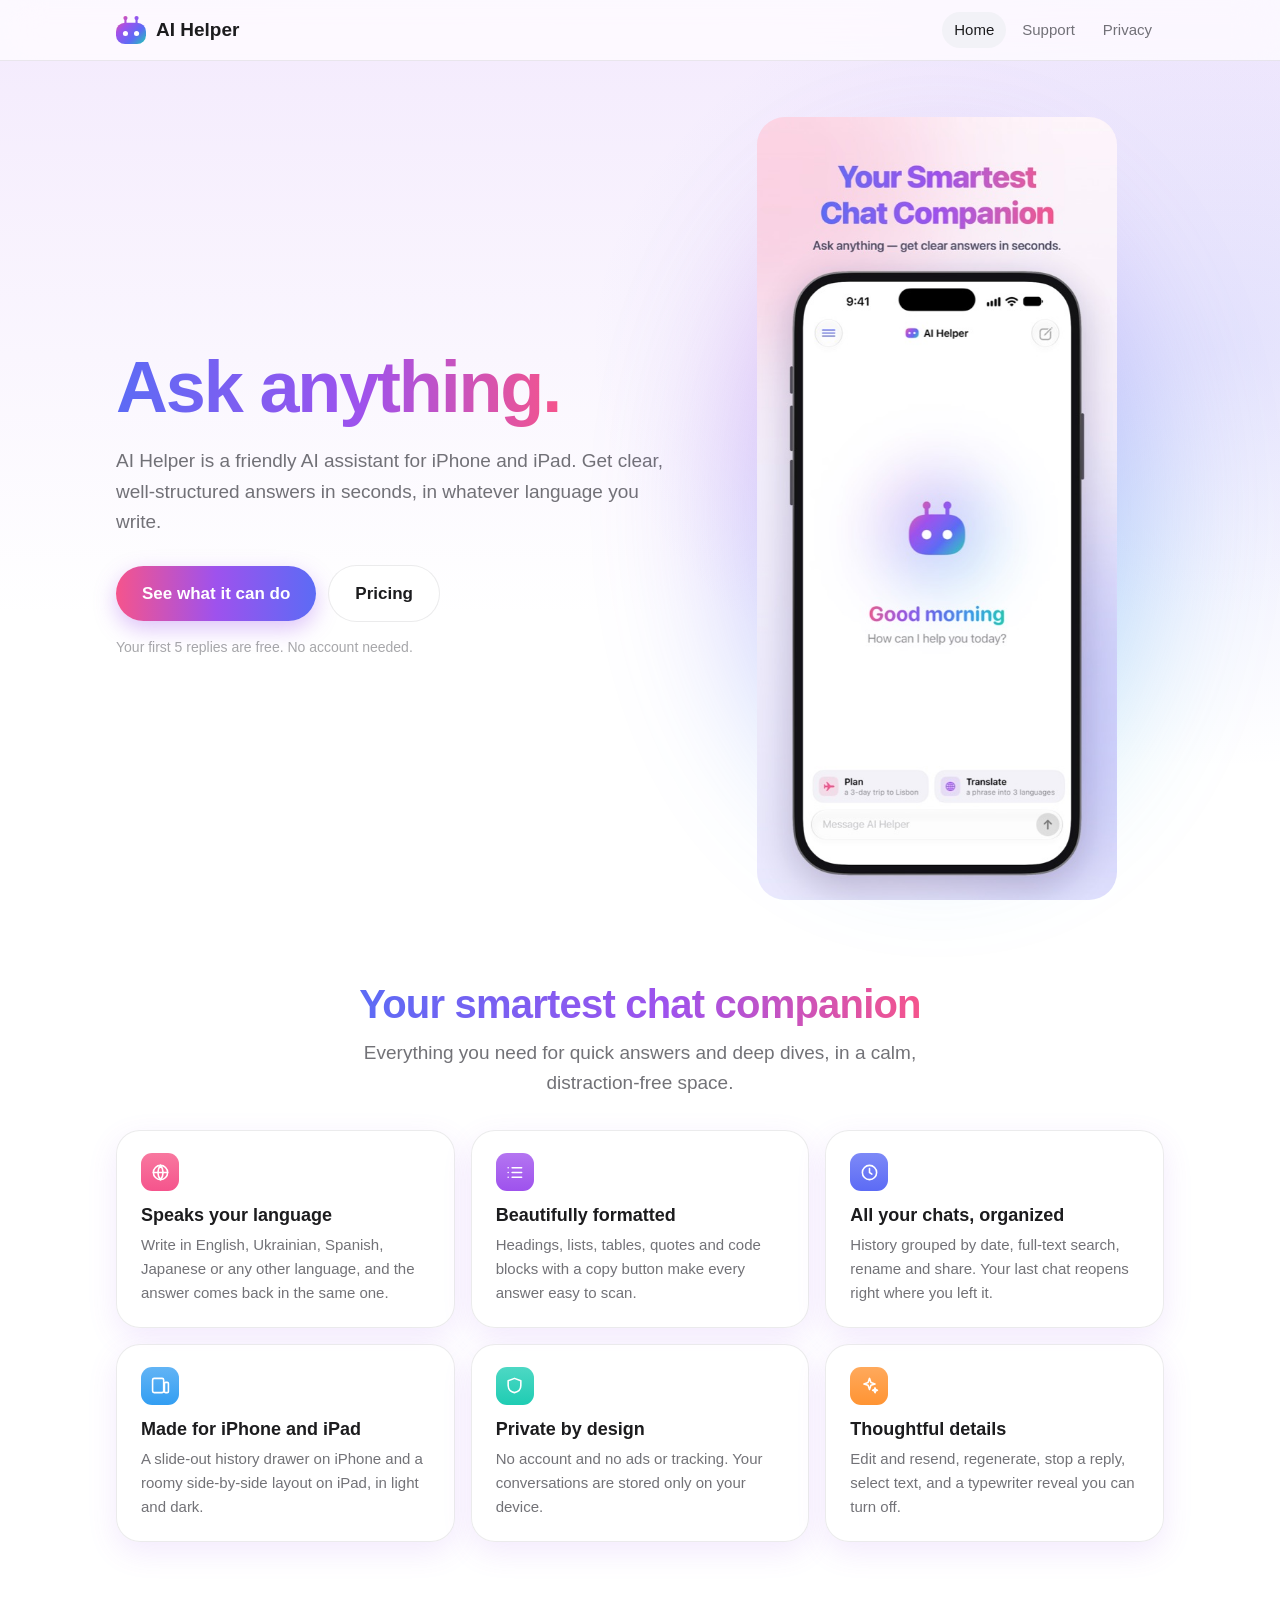
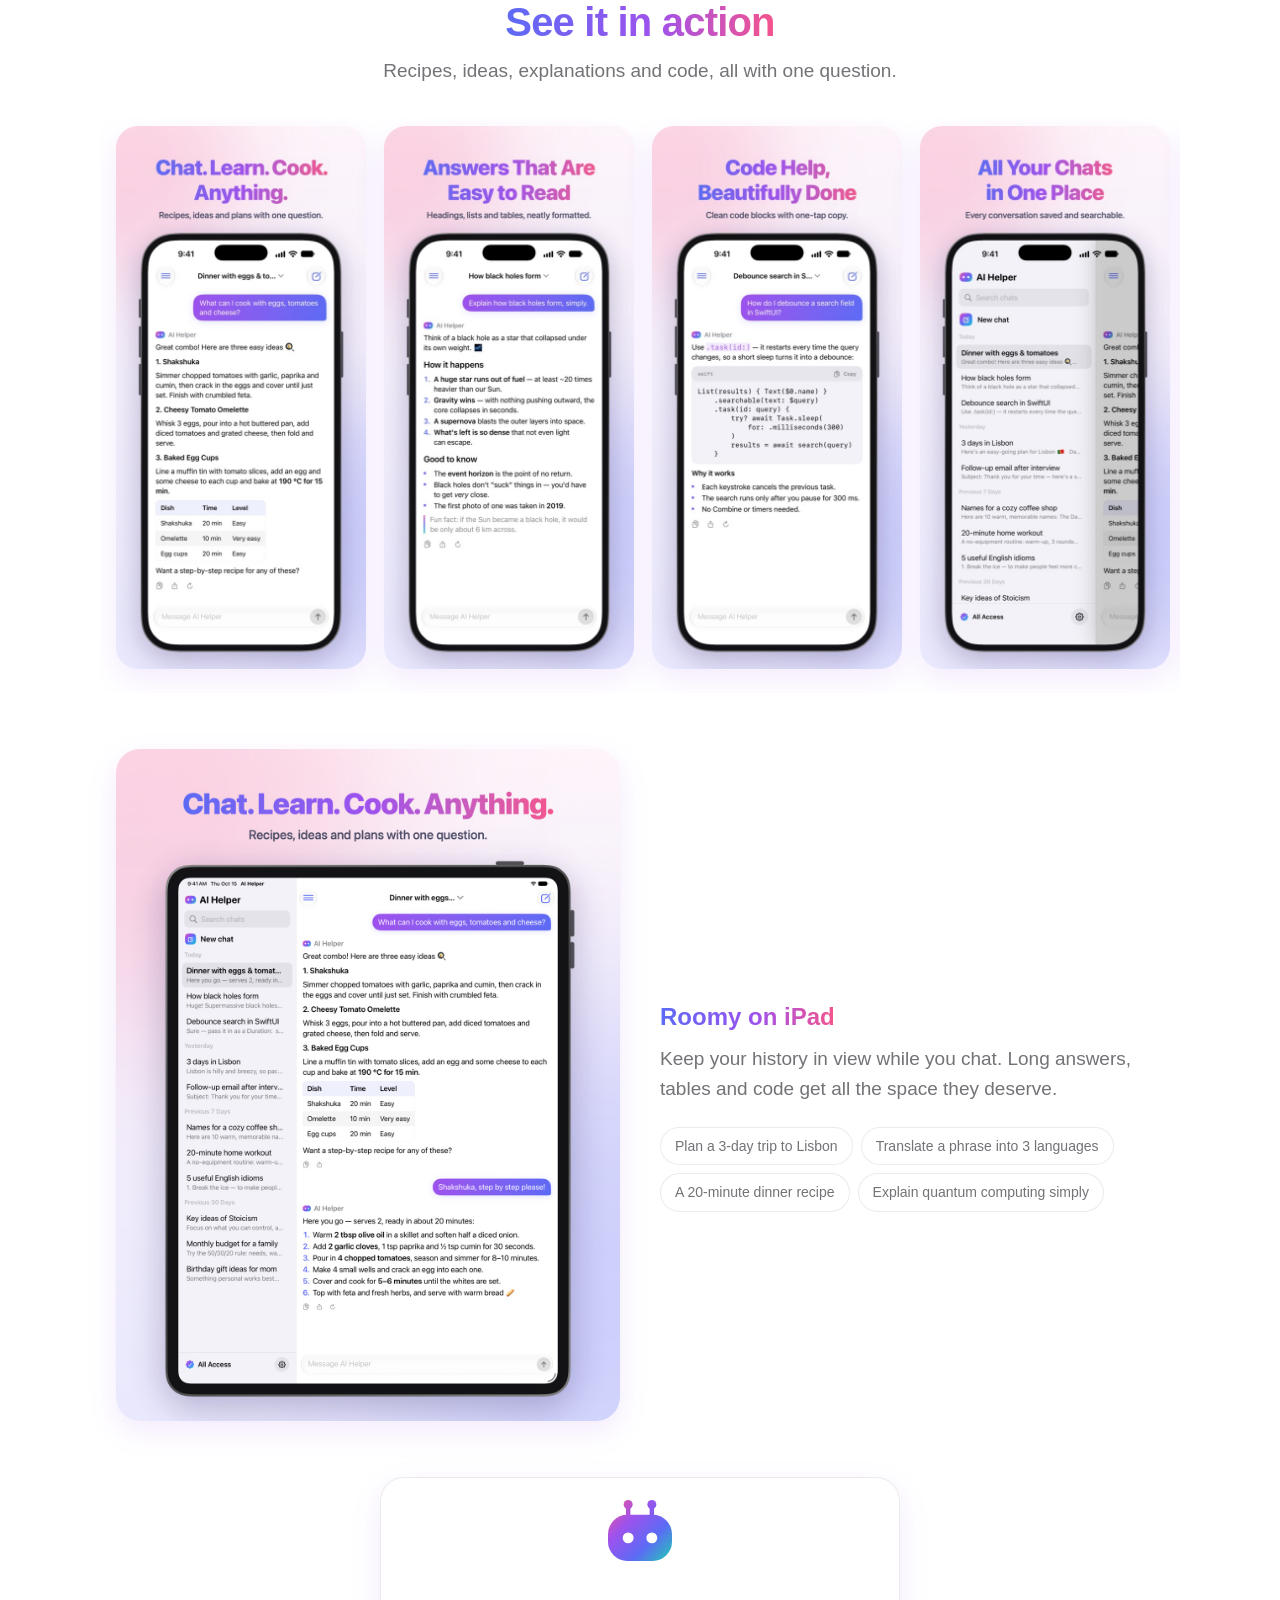
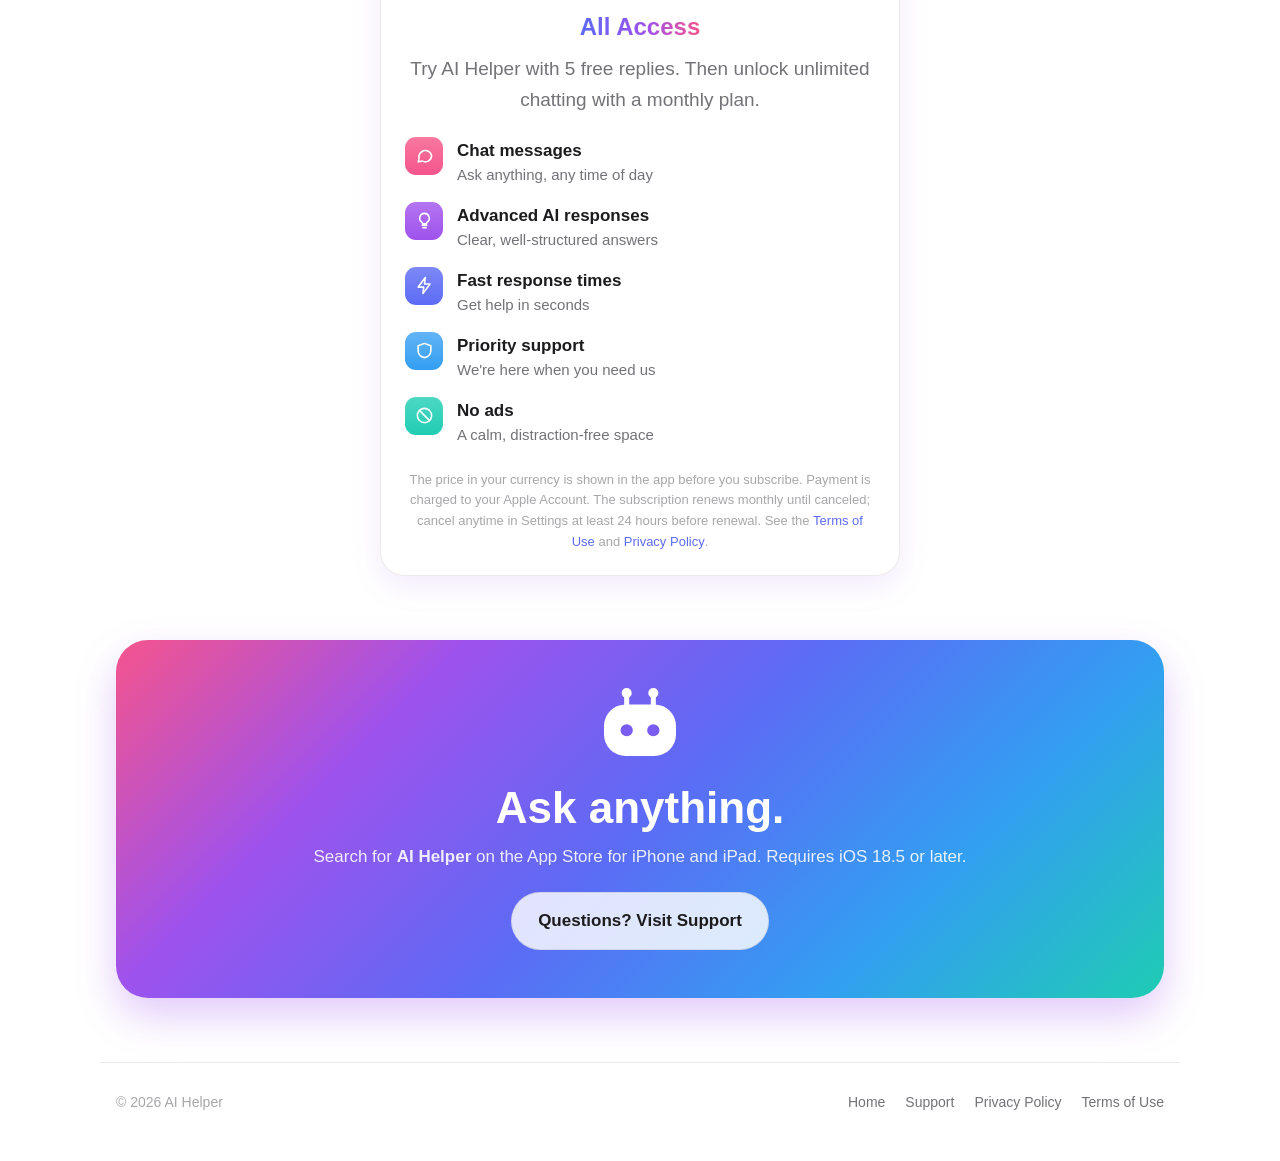
==== marketing.html @ 932f3d1d "Redesign privacy policy and support, add marketing page Match the app's brand palette, mascot and li" ====
<!DOCTYPE html>
<html lang="en">
  <head>
    <meta charset="UTF-8" />
    <meta name="viewport" content="width=device-width, initial-scale=1" />
    <title>AI Helper · Ask anything</title>
    <meta name="description" content="AI Helper is a friendly AI assistant for iPhone and iPad. Ask anything and get clear, well-structured answers in seconds, in your language." />
    <meta name="theme-color" content="#ffffff" media="(prefers-color-scheme: light)" />
    <meta name="theme-color" content="#000000" media="(prefers-color-scheme: dark)" />
    <meta property="og:type" content="website" />
    <meta property="og:title" content="AI Helper · Ask anything" />
    <meta property="og:description" content="A friendly AI assistant for iPhone and iPad. Clear answers in seconds, in your language." />
    <meta property="og:image" content="https://vybgss.github.io/ai-helper-docs/assets/screens/iphone-01-welcome.jpg" />
    <link rel="icon" type="image/svg+xml" href="assets/mascot.svg" />
    <link rel="apple-touch-icon" href="assets/apple-touch-icon.png" />
    <link rel="stylesheet" href="assets/style.css" />
  </head>
  <body>
    <header class="site-header">
      <div class="inner">
        <a class="brand" href="marketing.html"><img src="assets/mascot.svg" alt="" /><span>AI Helper</span></a>
        <nav class="site-nav" aria-label="Main">
          <a href="marketing.html" aria-current="page">Home</a>
          <a href="support.html">Support</a>
          <a href="privacy-policy.html">Privacy</a>
        </nav>
      </div>
    </header>

    <main class="wide">
      <section class="hero">
        <div>
          <h1><span class="gradient-text">Ask anything.</span></h1>
          <p class="lead">AI Helper is a friendly AI assistant for iPhone and iPad. Get clear, well-structured answers in seconds, in whatever language you write.</p>
          <div class="hero-actions">
            <a class="button" href="#features">See what it can do</a>
            <a class="button secondary" href="#pricing">Pricing</a>
          </div>
          <p class="hero-note">Your first 5 replies are free. No account needed.</p>
        </div>
        <div class="hero-visual">
          <img src="assets/screens/iphone-01-welcome.jpg" width="506" height="1100" alt="AI Helper welcome screen on iPhone with the mascot, a greeting and prompt suggestions" />
        </div>
      </section>

      <section class="section" id="features">
        <div class="section-head">
          <h2><span class="gradient-text">Your smartest chat companion</span></h2>
          <p class="lead">Everything you need for quick answers and deep dives, in a calm, distraction-free space.</p>
        </div>
        <div class="feature-grid">
          <article class="card">
            <span class="icon-tile tile-pink" aria-hidden="true">
              <svg viewBox="0 0 24 24" fill="none" stroke="currentColor" stroke-width="2" stroke-linecap="round" stroke-linejoin="round"><circle cx="12" cy="12" r="9" /><path d="M3 12h18M12 3a14 14 0 0 1 0 18M12 3a14 14 0 0 0 0 18" /></svg>
            </span>
            <h3>Speaks your language</h3>
            <p>Write in English, Ukrainian, Spanish, Japanese or any other language, and the answer comes back in the same one.</p>
          </article>
          <article class="card">
            <span class="icon-tile tile-purple" aria-hidden="true">
              <svg viewBox="0 0 24 24" fill="none" stroke="currentColor" stroke-width="2" stroke-linecap="round" stroke-linejoin="round"><path d="M9 6h12M9 12h12M9 18h12M4 6h.01M4 12h.01M4 18h.01" /></svg>
            </span>
            <h3>Beautifully formatted</h3>
            <p>Headings, lists, tables, quotes and code blocks with a copy button make every answer easy to scan.</p>
          </article>
          <article class="card">
            <span class="icon-tile tile-indigo" aria-hidden="true">
              <svg viewBox="0 0 24 24" fill="none" stroke="currentColor" stroke-width="2" stroke-linecap="round" stroke-linejoin="round"><circle cx="12" cy="12" r="9" /><path d="M12 7v5l3 2" /></svg>
            </span>
            <h3>All your chats, organized</h3>
            <p>History grouped by date, full-text search, rename and share. Your last chat reopens right where you left it.</p>
          </article>
          <article class="card">
            <span class="icon-tile tile-blue" aria-hidden="true">
              <svg viewBox="0 0 24 24" fill="none" stroke="currentColor" stroke-width="2" stroke-linecap="round" stroke-linejoin="round"><rect x="2" y="3" width="14" height="18" rx="2" /><rect x="17" y="8" width="5" height="13" rx="1.5" /></svg>
            </span>
            <h3>Made for iPhone and iPad</h3>
            <p>A slide-out history drawer on iPhone and a roomy side-by-side layout on iPad, in light and dark.</p>
          </article>
          <article class="card">
            <span class="icon-tile tile-teal" aria-hidden="true">
              <svg viewBox="0 0 24 24" fill="none" stroke="currentColor" stroke-width="2" stroke-linecap="round" stroke-linejoin="round"><path d="M12 3l8 3v6c0 5-3.5 8-8 9-4.5-1-8-4-8-9V6z" /></svg>
            </span>
            <h3>Private by design</h3>
            <p>No account and no ads or tracking. Your conversations are stored only on your device.</p>
          </article>
          <article class="card">
            <span class="icon-tile tile-orange" aria-hidden="true">
              <svg viewBox="0 0 24 24" fill="none" stroke="currentColor" stroke-width="2" stroke-linecap="round" stroke-linejoin="round"><path d="M12 3l1.8 5.2L19 10l-5.2 1.8L12 17l-1.8-5.2L5 10l5.2-1.8z" /><path d="M19 15l.8 2.2L22 18l-2.2.8L19 21l-.8-2.2L16 18l2.2-.8z" /></svg>
            </span>
            <h3>Thoughtful details</h3>
            <p>Edit and resend, regenerate, stop a reply, select text, and a typewriter reveal you can turn off.</p>
          </article>
        </div>
      </section>

      <section class="section" aria-labelledby="screens">
        <div class="section-head">
          <h2 id="screens"><span class="gradient-text">See it in action</span></h2>
          <p class="lead">Recipes, ideas, explanations and code, all with one question.</p>
        </div>
        <div class="gallery" tabindex="0" aria-label="App screenshots">
          <img src="assets/screens/iphone-02-recipe.jpg" width="506" height="1100" loading="lazy" alt="A recipe answer with a comparison table" />
          <img src="assets/screens/iphone-03-space.jpg" width="506" height="1100" loading="lazy" alt="An explanation of how black holes form" />
          <img src="assets/screens/iphone-04-code.jpg" width="506" height="1100" loading="lazy" alt="A code answer with a highlighted code block" />
          <img src="assets/screens/iphone-05-sidebar.jpg" width="506" height="1100" loading="lazy" alt="Chat history grouped by date with search" />
          <img src="assets/screens/iphone-06-dark.jpg" width="506" height="1100" loading="lazy" alt="AI Helper in dark mode" />
        </div>
      </section>

      <section class="section split" aria-labelledby="ipad">
        <img src="assets/screens/ipad-recipe.jpg" width="1200" height="1600" loading="lazy" alt="AI Helper on iPad with the chat history in a sidebar next to the conversation" />
        <div>
          <h2 id="ipad"><span class="gradient-text">Roomy on iPad</span></h2>
          <p class="lead">Keep your history in view while you chat. Long answers, tables and code get all the space they deserve.</p>
          <ul class="chips" aria-label="Example prompts">
            <li>Plan a 3-day trip to Lisbon</li>
            <li>Translate a phrase into 3 languages</li>
            <li>A 20-minute dinner recipe</li>
            <li>Explain quantum computing simply</li>
          </ul>
        </div>
      </section>

      <section class="section" id="pricing" aria-labelledby="pricing-title">
        <div class="pricing card">
          <img src="assets/mascot.svg" alt="" width="64" />
          <h2 id="pricing-title"><span class="gradient-text">All Access</span></h2>
          <p class="lead">Try AI Helper with 5 free replies. Then unlock unlimited chatting with a monthly plan.</p>
          <ul class="feature-list">
            <li>
              <span class="icon-tile tile-pink" aria-hidden="true">
                <svg viewBox="0 0 24 24" fill="none" stroke="currentColor" stroke-width="2" stroke-linecap="round" stroke-linejoin="round"><path d="M21 12a8 8 0 0 1-11.6 7.1L4 20l1.1-4.4A8 8 0 1 1 21 12z" /></svg>
              </span>
              <span><span class="title">Chat messages</span><span class="subtitle">Ask anything, any time of day</span></span>
            </li>
            <li>
              <span class="icon-tile tile-purple" aria-hidden="true">
                <svg viewBox="0 0 24 24" fill="none" stroke="currentColor" stroke-width="2" stroke-linecap="round" stroke-linejoin="round"><path d="M9 18h6M10 21h4M12 3a6 6 0 0 0-3.5 10.9c.6.5 1 1.2 1 2.1h5c0-.9.4-1.6 1-2.1A6 6 0 0 0 12 3z" /></svg>
              </span>
              <span><span class="title">Advanced AI responses</span><span class="subtitle">Clear, well-structured answers</span></span>
            </li>
            <li>
              <span class="icon-tile tile-indigo" aria-hidden="true">
                <svg viewBox="0 0 24 24" fill="none" stroke="currentColor" stroke-width="2" stroke-linecap="round" stroke-linejoin="round"><path d="M13 2L4 14h7l-1 8 9-12h-7z" /></svg>
              </span>
              <span><span class="title">Fast response times</span><span class="subtitle">Get help in seconds</span></span>
            </li>
            <li>
              <span class="icon-tile tile-blue" aria-hidden="true">
                <svg viewBox="0 0 24 24" fill="none" stroke="currentColor" stroke-width="2" stroke-linecap="round" stroke-linejoin="round"><path d="M12 3l8 3v6c0 5-3.5 8-8 9-4.5-1-8-4-8-9V6z" /></svg>
              </span>
              <span><span class="title">Priority support</span><span class="subtitle">We're here when you need us</span></span>
            </li>
            <li>
              <span class="icon-tile tile-teal" aria-hidden="true">
                <svg viewBox="0 0 24 24" fill="none" stroke="currentColor" stroke-width="2" stroke-linecap="round" stroke-linejoin="round"><circle cx="12" cy="12" r="9" /><path d="M5.6 5.6l12.8 12.8" /></svg>
              </span>
              <span><span class="title">No ads</span><span class="subtitle">A calm, distraction-free space</span></span>
            </li>
          </ul>
          <p class="fine">The price in your currency is shown in the app before you subscribe. Payment is charged to your Apple Account. The subscription renews monthly until canceled; cancel anytime in Settings at least 24 hours before renewal. See the <a href="https://www.apple.com/legal/internet-services/itunes/dev/stdeula/">Terms of Use</a> and <a href="privacy-policy.html">Privacy Policy</a>.</p>
        </div>
      </section>

      <section class="cta-band">
        <img class="mascot-white" src="assets/mascot-white.svg" alt="" />
        <h2>Ask anything.</h2>
        <p>Search for <strong>AI Helper</strong> on the App Store for iPhone and iPad. Requires iOS 18.5 or later.</p>
        <p style="margin-top: 22px"><a class="button secondary" href="support.html">Questions? Visit Support</a></p>
      </section>
    </main>

    <footer class="site-footer">
      <span>© 2026 AI Helper</span>
      <nav aria-label="Footer">
        <a href="marketing.html">Home</a>
        <a href="support.html">Support</a>
        <a href="privacy-policy.html">Privacy Policy</a>
        <a href="https://www.apple.com/legal/internet-services/itunes/dev/stdeula/">Terms of Use</a>
      </nav>
    </footer>
  </body>
</html>
---- assets/style.css ----
/* Shared styles for the AI Helper pages. Colours mirror Theme.swift in the app. */

:root {
  --orange: #ff9433;
  --pink: #f5548c;
  --purple: #9e52ed;
  --indigo: #5c6bf5;
  --blue: #339ef2;
  --teal: #1fccb3;

  --brand-gradient: linear-gradient(135deg, var(--pink), var(--purple), var(--indigo), var(--blue), var(--teal));
  --cta-gradient: linear-gradient(90deg, var(--pink), var(--purple), var(--indigo));
  --headline-gradient: linear-gradient(90deg, var(--indigo), var(--purple) 55%, var(--pink));

  --bg: #ffffff;
  --bg-secondary: #f2f2f7;
  --card: rgba(255, 255, 255, 0.82);
  --card-border: rgba(60, 60, 67, 0.1);
  --text: #1c1c1e;
  --text-secondary: rgba(60, 60, 67, 0.72);
  --text-tertiary: rgba(60, 60, 67, 0.45);
  --link: var(--indigo);
  --wash-top: rgba(245, 84, 140, 0.16);
  --wash-mid: rgba(158, 82, 237, 0.12);
  --wash-side: rgba(92, 107, 245, 0.14);
  --shadow: 0 10px 30px rgba(158, 82, 237, 0.12);

  --radius-card: 24px;
  --radius-row: 14px;
  --content-width: 760px;
  --wide-width: 1080px;

  --font-text: -apple-system, BlinkMacSystemFont, "SF Pro Text", "Segoe UI", Roboto, "Helvetica Neue", Arial, sans-serif;
  --font-rounded: ui-rounded, "SF Pro Rounded", -apple-system, BlinkMacSystemFont, "Segoe UI", Roboto, "Helvetica Neue", Arial, sans-serif;

  color-scheme: light dark;
}

@media (prefers-color-scheme: dark) {
  :root {
    --bg: #000000;
    --bg-secondary: #1c1c1e;
    --card: rgba(28, 28, 30, 0.82);
    --card-border: rgba(235, 235, 245, 0.1);
    --text: #f2f2f7;
    --text-secondary: rgba(235, 235, 245, 0.68);
    --text-tertiary: rgba(235, 235, 245, 0.4);
    --link: #8f9bff;
    --wash-top: rgba(245, 84, 140, 0.14);
    --wash-mid: rgba(158, 82, 237, 0.2);
    --wash-side: rgba(92, 107, 245, 0.16);
    --shadow: 0 10px 30px rgba(0, 0, 0, 0.4);
  }
}

*,
*::before,
*::after {
  box-sizing: border-box;
}

html {
  -webkit-text-size-adjust: 100%;
  scroll-behavior: smooth;
}

body {
  margin: 0;
  min-height: 100vh;
  font-family: var(--font-text);
  font-size: 17px;
  line-height: 1.6;
  color: var(--text);
  background-color: var(--bg);
  background-image:
    radial-gradient(900px 520px at 12% -8%, var(--wash-top), transparent 70%),
    radial-gradient(900px 600px at 95% 8%, var(--wash-side), transparent 70%),
    linear-gradient(180deg, var(--wash-mid), transparent 620px);
  background-repeat: no-repeat;
  -webkit-font-smoothing: antialiased;
  overflow-x: hidden;
}

a {
  color: var(--link);
  text-decoration: none;
  font-weight: 500;
}

a:hover {
  text-decoration: underline;
}

a:focus-visible,
summary:focus-visible {
  outline: 3px solid var(--indigo);
  outline-offset: 3px;
  border-radius: 6px;
}

img {
  max-width: 100%;
  height: auto;
}

/* Header and footer */

.site-header {
  position: sticky;
  top: 0;
  z-index: 10;
  backdrop-filter: saturate(180%) blur(20px);
  -webkit-backdrop-filter: saturate(180%) blur(20px);
  background: color-mix(in srgb, var(--bg) 70%, transparent);
  border-bottom: 0.5px solid var(--card-border);
}

.site-header .inner {
  max-width: var(--wide-width);
  margin: 0 auto;
  padding: 12px 16px;
  display: flex;
  align-items: center;
  justify-content: space-between;
  gap: 16px;
}

.brand {
  display: inline-flex;
  align-items: center;
  gap: 10px;
  color: var(--text);
  font-family: var(--font-rounded);
  font-weight: 700;
  font-size: 19px;
}

.brand:hover {
  text-decoration: none;
}

.brand img {
  width: 30px;
  height: auto;
}

.site-nav {
  display: flex;
  gap: 4px;
  font-size: 15px;
}

.site-nav a {
  color: var(--text-secondary);
  padding: 6px 12px;
  border-radius: 999px;
}

.site-nav a:hover {
  text-decoration: none;
  color: var(--text);
  background: var(--bg-secondary);
}

.site-nav a[aria-current="page"] {
  color: var(--text);
  background: var(--bg-secondary);
}

.site-footer {
  max-width: var(--wide-width);
  margin: 64px auto 0;
  padding: 28px 16px 48px;
  border-top: 0.5px solid var(--card-border);
  display: flex;
  flex-wrap: wrap;
  gap: 12px 24px;
  justify-content: space-between;
  font-size: 14px;
  color: var(--text-tertiary);
}

.site-footer nav {
  display: flex;
  flex-wrap: wrap;
  gap: 8px 20px;
}

.site-footer a {
  color: var(--text-secondary);
}

/* Reading pages (privacy, support) */

.page {
  max-width: var(--content-width);
  margin: 0 auto;
  padding: 48px 16px 0;
}

.page-hero {
  text-align: center;
  margin-bottom: 40px;
}

.page-hero .mascot {
  width: 76px;
  margin: 0 auto 18px;
  display: block;
  filter: drop-shadow(0 12px 28px rgba(158, 82, 237, 0.35));
}

h1,
h2,
h3 {
  font-family: var(--font-rounded);
  line-height: 1.2;
  color: var(--text);
}

h1 {
  font-size: clamp(34px, 6vw, 46px);
  font-weight: 800;
  letter-spacing: -0.02em;
  margin: 0 0 12px;
}

h2 {
  font-size: 24px;
  font-weight: 700;
  margin: 44px 0 12px;
  scroll-margin-top: 80px;
}

h3 {
  font-size: 18px;
  font-weight: 700;
  margin: 24px 0 6px;
}

.gradient-text {
  background: var(--headline-gradient);
  -webkit-background-clip: text;
  background-clip: text;
  color: transparent;
}

.lead {
  font-size: 19px;
  color: var(--text-secondary);
  margin: 0 auto;
  max-width: 600px;
}

.meta {
  margin-top: 14px;
  font-size: 14px;
  color: var(--text-tertiary);
}

p {
  margin: 0 0 14px;
}

ul,
ol {
  margin: 0 0 14px;
  padding-left: 22px;
}

li {
  margin-bottom: 6px;
}

li::marker {
  color: var(--purple);
}

strong {
  font-weight: 600;
}

.card {
  background: var(--card);
  border: 0.5px solid var(--card-border);
  border-radius: var(--radius-card);
  box-shadow: var(--shadow);
  padding: 22px 24px;
  margin: 20px 0;
}

.card > :last-child {
  margin-bottom: 0;
}

.card h2:first-child,
.card h3:first-child {
  margin-top: 0;
}

.callout {
  border-radius: var(--radius-row);
  padding: 16px 18px;
  margin: 20px 0;
  background: color-mix(in srgb, var(--purple) 10%, transparent);
  border: 0.5px solid color-mix(in srgb, var(--purple) 30%, transparent);
}

.callout > :last-child {
  margin-bottom: 0;
}

/* Feature rows, as on the paywall */

.feature-list {
  display: grid;
  gap: 16px;
  list-style: none;
  padding: 0;
  margin: 0;
}

.feature-list li {
  display: flex;
  align-items: flex-start;
  gap: 14px;
  margin: 0;
}

.feature-list .title {
  display: block;
  font-weight: 600;
}

.feature-list .subtitle {
  display: block;
  font-size: 15px;
  color: var(--text-secondary);
  line-height: 1.45;
}

.icon-tile {
  flex: none;
  width: 38px;
  height: 38px;
  border-radius: 11px;
  display: grid;
  place-items: center;
  color: #fff;
}

.icon-tile svg {
  width: 19px;
  height: 19px;
}

.tile-orange { background: linear-gradient(180deg, #ffa95c, var(--orange)); }
.tile-pink { background: linear-gradient(180deg, #f8789f, var(--pink)); }
.tile-purple { background: linear-gradient(180deg, #b475f1, var(--purple)); }
.tile-indigo { background: linear-gradient(180deg, #7d89f7, var(--indigo)); }
.tile-blue { background: linear-gradient(180deg, #62b4f5, var(--blue)); }
.tile-teal { background: linear-gradient(180deg, #4dd8c4, var(--teal)); }

/* Table of contents */

.toc {
  display: flex;
  flex-wrap: wrap;
  gap: 8px;
  justify-content: center;
  margin: 24px 0 0;
  padding: 0;
  list-style: none;
}

.toc li {
  margin: 0;
}

.toc a {
  display: inline-block;
  padding: 7px 14px;
  border-radius: 999px;
  background: var(--card);
  border: 0.5px solid var(--card-border);
  color: var(--text-secondary);
  font-size: 14px;
}

.toc a:hover {
  color: var(--text);
  text-decoration: none;
}

.chips {
  display: flex;
  flex-wrap: wrap;
  gap: 8px;
  margin: 22px 0 0;
  padding: 0;
  list-style: none;
}

.chips li {
  margin: 0;
  padding: 7px 14px;
  border-radius: 999px;
  background: var(--card);
  border: 0.5px solid var(--card-border);
  color: var(--text-secondary);
  font-size: 14px;
}

@media (max-width: 860px) {
  .chips {
    justify-content: center;
  }

  .split > div {
    text-align: center;
  }
}

/* FAQ */

.faq {
  display: grid;
  gap: 10px;
}

.faq details {
  background: var(--card);
  border: 0.5px solid var(--card-border);
  border-radius: var(--radius-row);
  padding: 0 18px;
}

.faq summary {
  cursor: pointer;
  list-style: none;
  padding: 15px 28px 15px 0;
  font-weight: 600;
  position: relative;
}

.faq summary::-webkit-details-marker {
  display: none;
}

.faq summary::after {
  content: "";
  position: absolute;
  right: 4px;
  top: 50%;
  width: 8px;
  height: 8px;
  border-right: 2px solid var(--text-tertiary);
  border-bottom: 2px solid var(--text-tertiary);
  transform: translateY(-70%) rotate(45deg);
  transition: transform 0.2s ease;
}

.faq details[open] summary::after {
  transform: translateY(-30%) rotate(-135deg);
}

.faq details > :not(summary) {
  color: var(--text-secondary);
}

.faq details > :last-child {
  padding-bottom: 14px;
  margin-bottom: 0;
}

/* Buttons */

.button {
  display: inline-flex;
  align-items: center;
  justify-content: center;
  gap: 8px;
  padding: 14px 26px;
  border-radius: 999px;
  font-weight: 600;
  font-size: 17px;
  color: #fff;
  background: var(--cta-gradient);
  box-shadow: 0 8px 22px rgba(158, 82, 237, 0.35);
  transition: transform 0.15s ease, opacity 0.15s ease;
}

.button:hover {
  text-decoration: none;
  transform: translateY(-1px);
}

.button:active {
  transform: scale(0.97);
  opacity: 0.9;
}

.button.secondary {
  color: var(--text);
  background: var(--card);
  border: 0.5px solid var(--card-border);
  box-shadow: none;
}

.contact-card {
  text-align: center;
  padding: 30px 24px;
}

.contact-card p {
  color: var(--text-secondary);
}

/* Marketing page */

.wide {
  max-width: var(--wide-width);
  margin: 0 auto;
  padding: 0 16px;
}

.hero {
  display: grid;
  grid-template-columns: 1.1fr 0.9fr;
  gap: 40px;
  align-items: center;
  padding: 56px 0 24px;
}

.hero h1 {
  font-size: clamp(42px, 7vw, 72px);
  letter-spacing: -0.03em;
  margin-bottom: 16px;
}

.hero .lead {
  margin: 0 0 28px;
}

.hero-actions {
  display: flex;
  flex-wrap: wrap;
  gap: 12px;
  align-items: center;
}

.hero-note {
  margin-top: 14px;
  font-size: 14px;
  color: var(--text-tertiary);
}

.hero-visual {
  position: relative;
  display: grid;
  place-items: center;
}

.hero-visual::before {
  content: "";
  position: absolute;
  inset: 10% 5%;
  background: var(--brand-gradient);
  filter: blur(70px);
  opacity: 0.35;
  border-radius: 50%;
}

.hero-visual img {
  position: relative;
  width: min(360px, 80%);
  border-radius: 28px;
}

.section {
  padding: 56px 0 0;
}

.section-head {
  text-align: center;
  max-width: 640px;
  margin: 0 auto 32px;
}

.section-head h2 {
  font-size: clamp(28px, 4.5vw, 40px);
  font-weight: 800;
  letter-spacing: -0.02em;
  margin: 0 0 10px;
}

.feature-grid {
  display: grid;
  grid-template-columns: repeat(3, 1fr);
  gap: 16px;
}

.feature-grid .card {
  margin: 0;
}

.feature-grid h3 {
  margin: 14px 0 6px;
}

.feature-grid p {
  color: var(--text-secondary);
  font-size: 15px;
}

.gallery {
  display: flex;
  gap: 18px;
  overflow-x: auto;
  scroll-snap-type: x mandatory;
  padding: 8px 16px 24px;
  margin: 0 -16px;
  scrollbar-width: thin;
}

.gallery img {
  flex: none;
  width: 250px;
  border-radius: 22px;
  scroll-snap-align: center;
  box-shadow: var(--shadow);
}

.split {
  display: grid;
  grid-template-columns: 1fr 1fr;
  gap: 40px;
  align-items: center;
}

.split img {
  border-radius: 24px;
  box-shadow: var(--shadow);
}

.pricing {
  max-width: 520px;
  margin: 0 auto;
  text-align: center;
}

.pricing .feature-list {
  text-align: left;
  margin: 22px 0 24px;
}

.pricing .fine {
  font-size: 13px;
  color: var(--text-tertiary);
  margin-top: 14px;
}

.cta-band {
  margin-top: 64px;
  border-radius: 32px;
  padding: 48px 24px;
  text-align: center;
  color: #fff;
  background: var(--brand-gradient);
  box-shadow: 0 18px 40px rgba(158, 82, 237, 0.3);
}

.cta-band h2 {
  color: #fff;
  font-size: clamp(28px, 5vw, 44px);
  font-weight: 800;
  margin: 18px 0 8px;
}

.cta-band p {
  color: rgba(255, 255, 255, 0.88);
  margin-bottom: 0;
}

.cta-band .mascot-white {
  width: 72px;
}

@media (max-width: 860px) {
  .hero,
  .split {
    grid-template-columns: 1fr;
  }

  .hero {
    text-align: center;
    padding-top: 36px;
  }

  .hero .lead {
    margin-left: auto;
    margin-right: auto;
  }

  .hero-actions {
    justify-content: center;
  }

  .feature-grid {
    grid-template-columns: 1fr 1fr;
  }
}

@media (max-width: 560px) {
  body {
    font-size: 16px;
  }

  .site-nav a {
    padding: 6px 8px;
  }

  .brand span {
    display: none;
  }

  .feature-grid {
    grid-template-columns: 1fr;
  }

  .card {
    padding: 18px;
  }

  .gallery img {
    width: 210px;
  }
}

@media (prefers-reduced-motion: reduce) {
  html {
    scroll-behavior: auto;
  }

  .button,
  .faq summary::after {
    transition: none;
  }
}
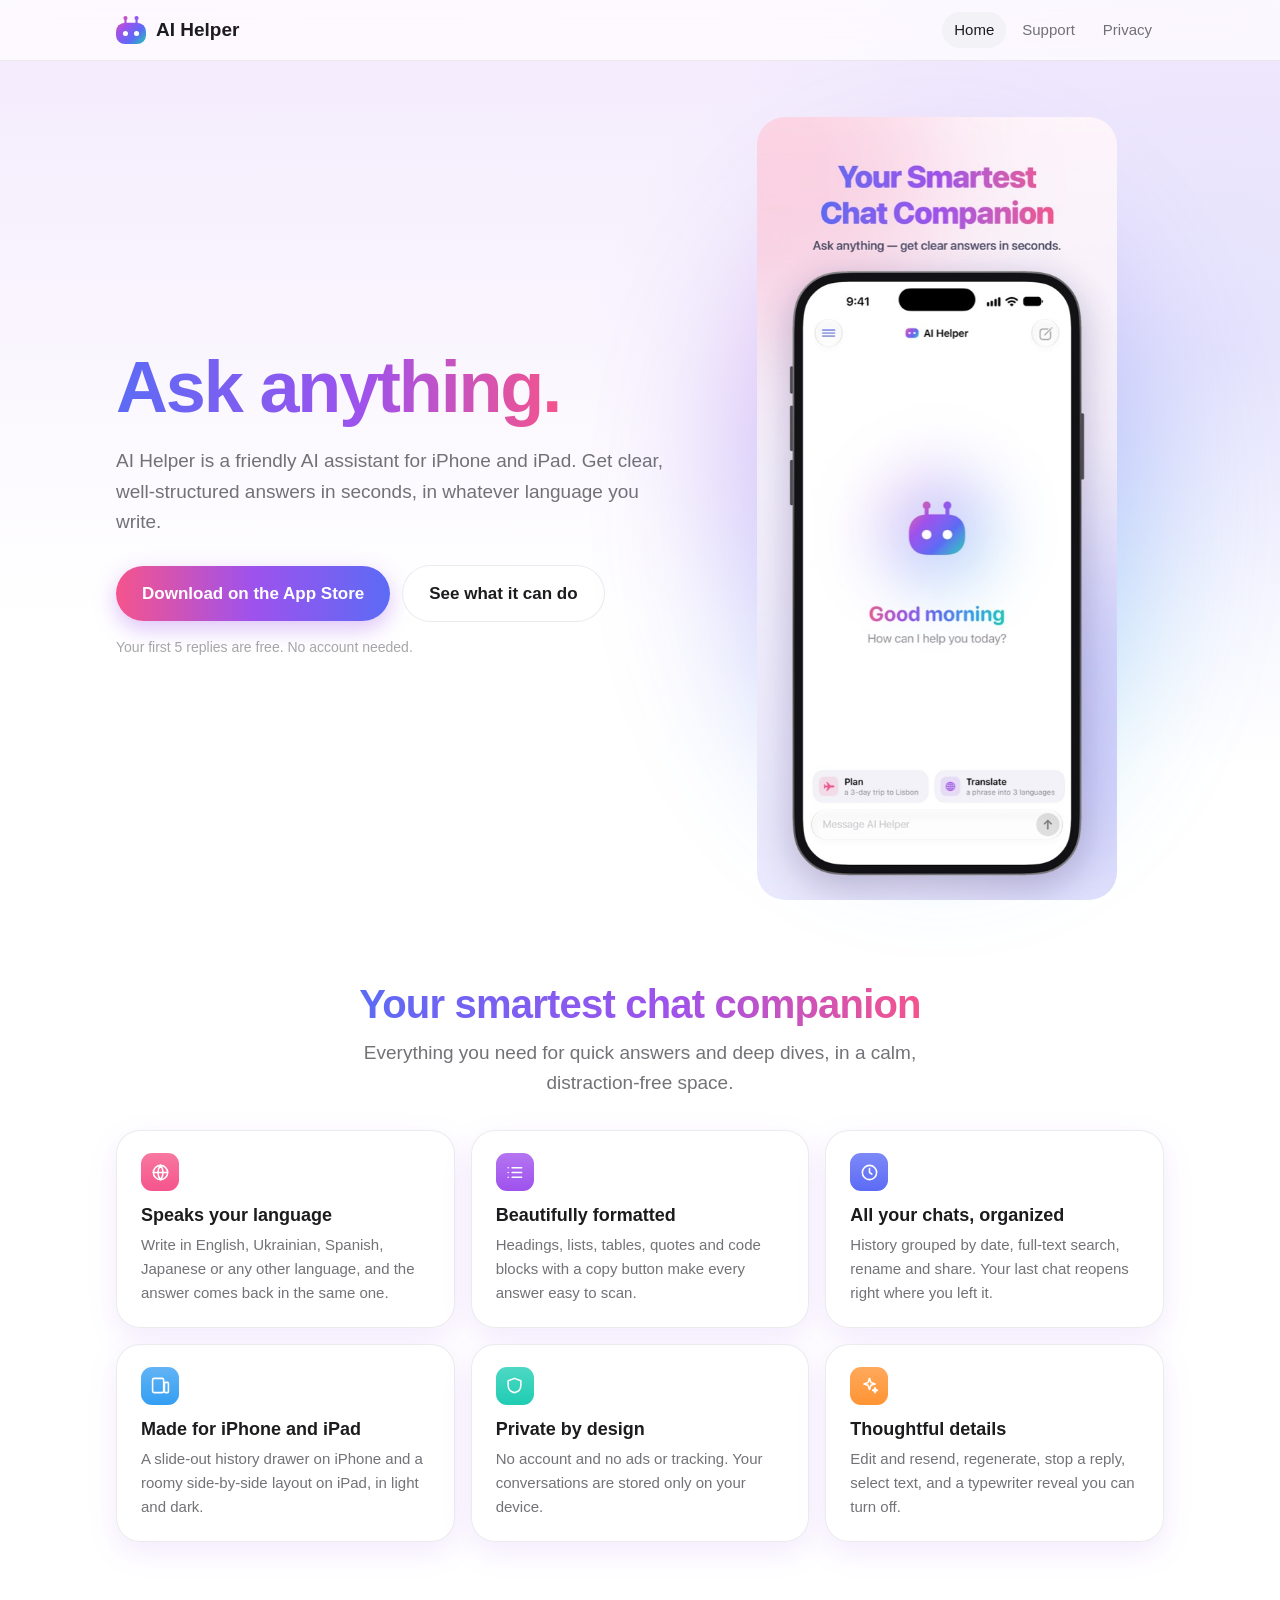
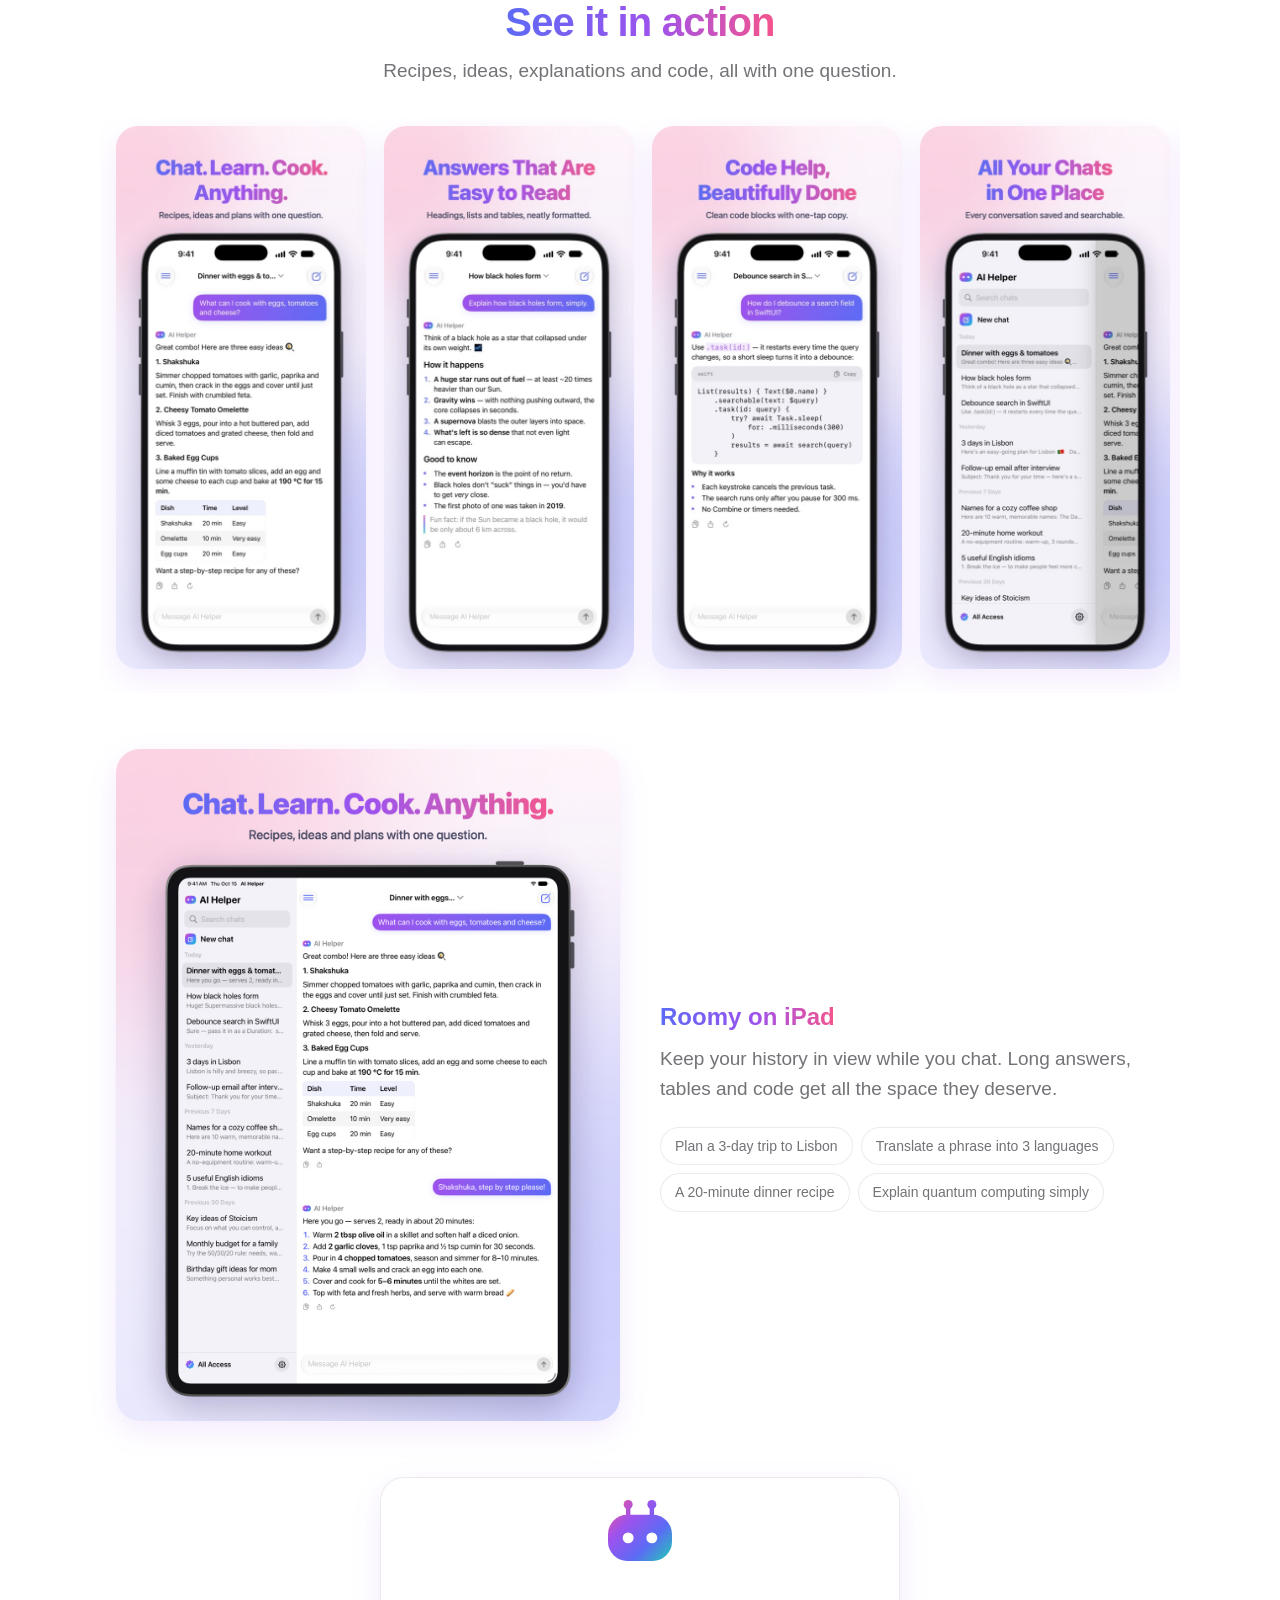
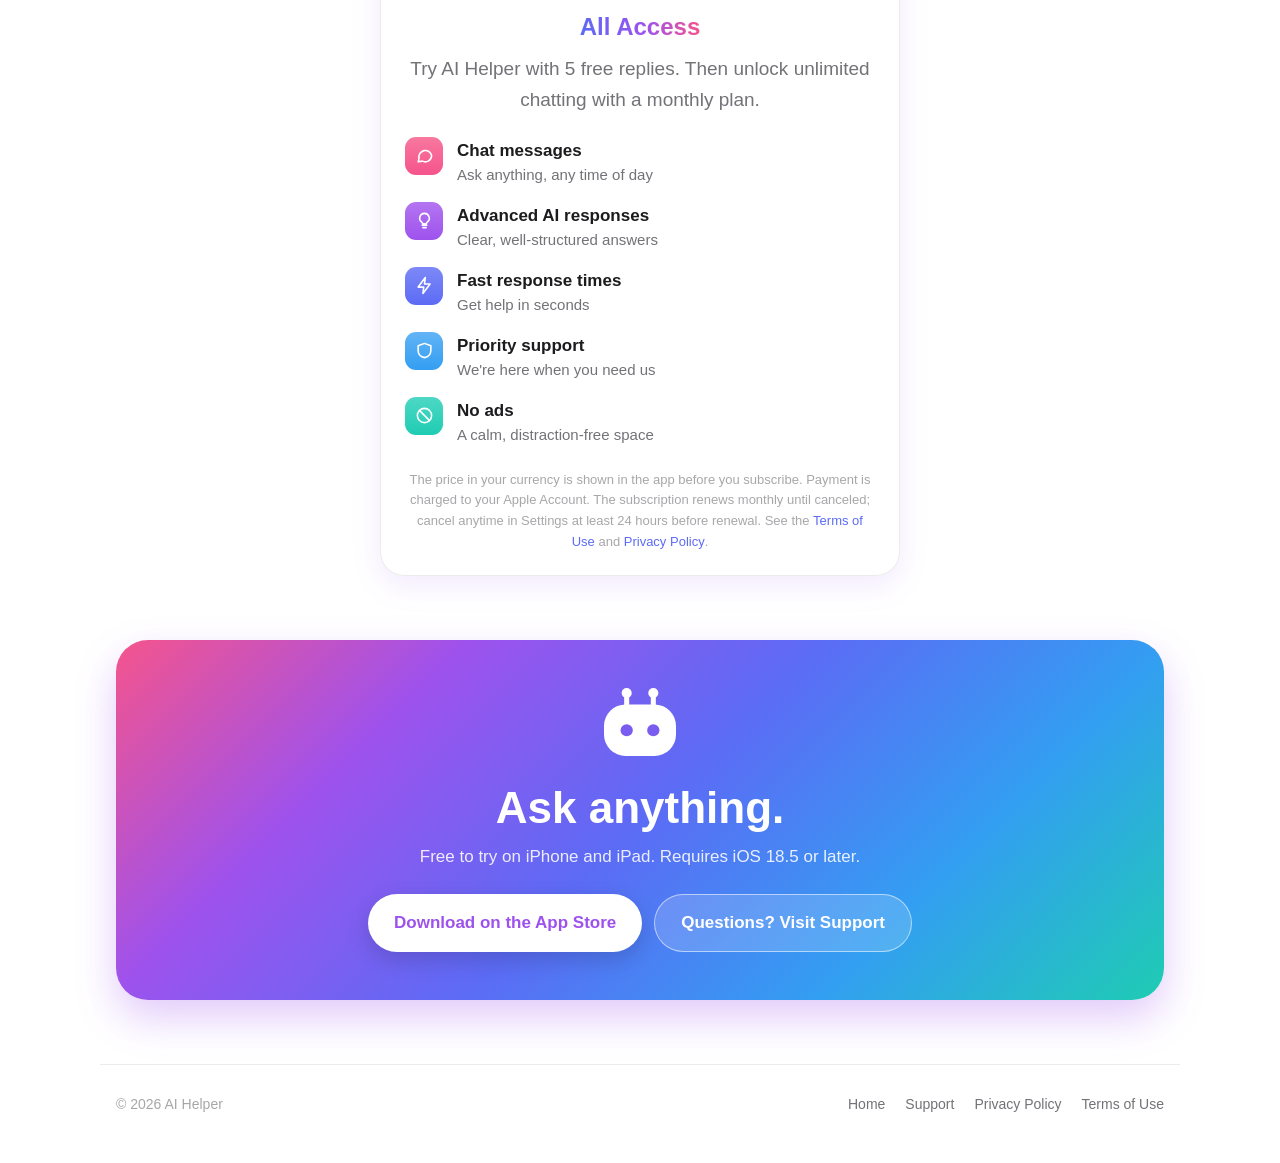
==== commit 64460ca5: "Link the App Store listing" ====
--- a/marketing.html
+++ b/marketing.html
@@ -5,6 +5,7 @@
     <meta name="viewport" content="width=device-width, initial-scale=1" />
     <title>AI Helper · Ask anything</title>
     <meta name="description" content="AI Helper is a friendly AI assistant for iPhone and iPad. Ask anything and get clear, well-structured answers in seconds, in your language." />
+    <meta name="apple-itunes-app" content="app-id=6747587243" />
     <meta name="theme-color" content="#ffffff" media="(prefers-color-scheme: light)" />
     <meta name="theme-color" content="#000000" media="(prefers-color-scheme: dark)" />
     <meta property="og:type" content="website" />
@@ -33,8 +34,8 @@
           <h1><span class="gradient-text">Ask anything.</span></h1>
           <p class="lead">AI Helper is a friendly AI assistant for iPhone and iPad. Get clear, well-structured answers in seconds, in whatever language you write.</p>
           <div class="hero-actions">
-            <a class="button" href="#features">See what it can do</a>
-            <a class="button secondary" href="#pricing">Pricing</a>
+            <a class="button" href="https://apps.apple.com/app/id6747587243">Download on the App Store</a>
+            <a class="button secondary" href="#features">See what it can do</a>
           </div>
           <p class="hero-note">Your first 5 replies are free. No account needed.</p>
         </div>
@@ -166,8 +167,11 @@
       <section class="cta-band">
         <img class="mascot-white" src="assets/mascot-white.svg" alt="" />
         <h2>Ask anything.</h2>
-        <p>Search for <strong>AI Helper</strong> on the App Store for iPhone and iPad. Requires iOS 18.5 or later.</p>
-        <p style="margin-top: 22px"><a class="button secondary" href="support.html">Questions? Visit Support</a></p>
+        <p>Free to try on iPhone and iPad. Requires iOS 18.5 or later.</p>
+        <p class="cta-actions">
+          <a class="button light" href="https://apps.apple.com/app/id6747587243">Download on the App Store</a>
+          <a class="button outline" href="support.html">Questions? Visit Support</a>
+        </p>
       </section>
     </main>
 
--- a/assets/style.css
+++ b/assets/style.css
@@ -686,6 +686,27 @@
   width: 72px;
 }
 
+.cta-band .cta-actions {
+  display: flex;
+  flex-wrap: wrap;
+  gap: 12px;
+  justify-content: center;
+  margin-top: 24px;
+}
+
+.button.light {
+  color: var(--purple);
+  background: #fff;
+  box-shadow: 0 8px 22px rgba(0, 0, 0, 0.15);
+}
+
+.button.outline {
+  color: #fff;
+  background: rgba(255, 255, 255, 0.16);
+  border: 1px solid rgba(255, 255, 255, 0.55);
+  box-shadow: none;
+}
+
 @media (max-width: 860px) {
   .hero,
   .split {
